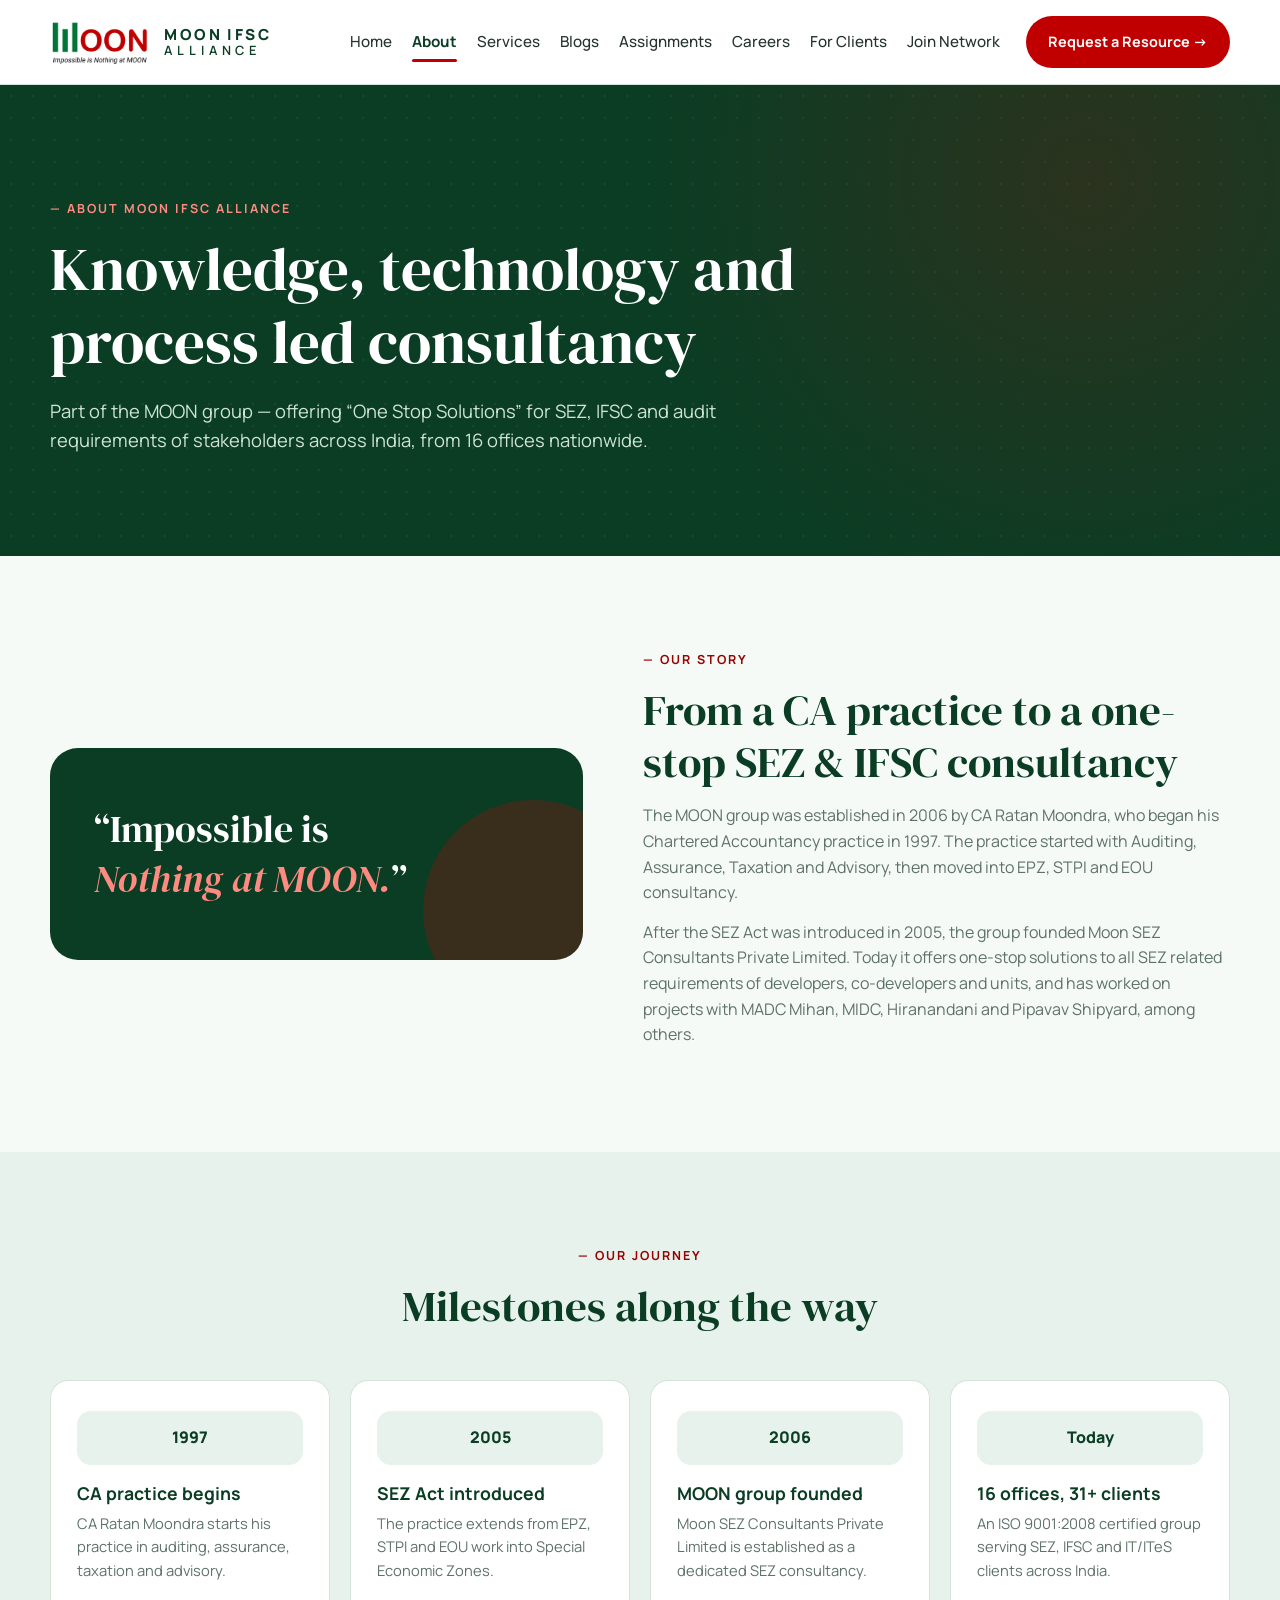
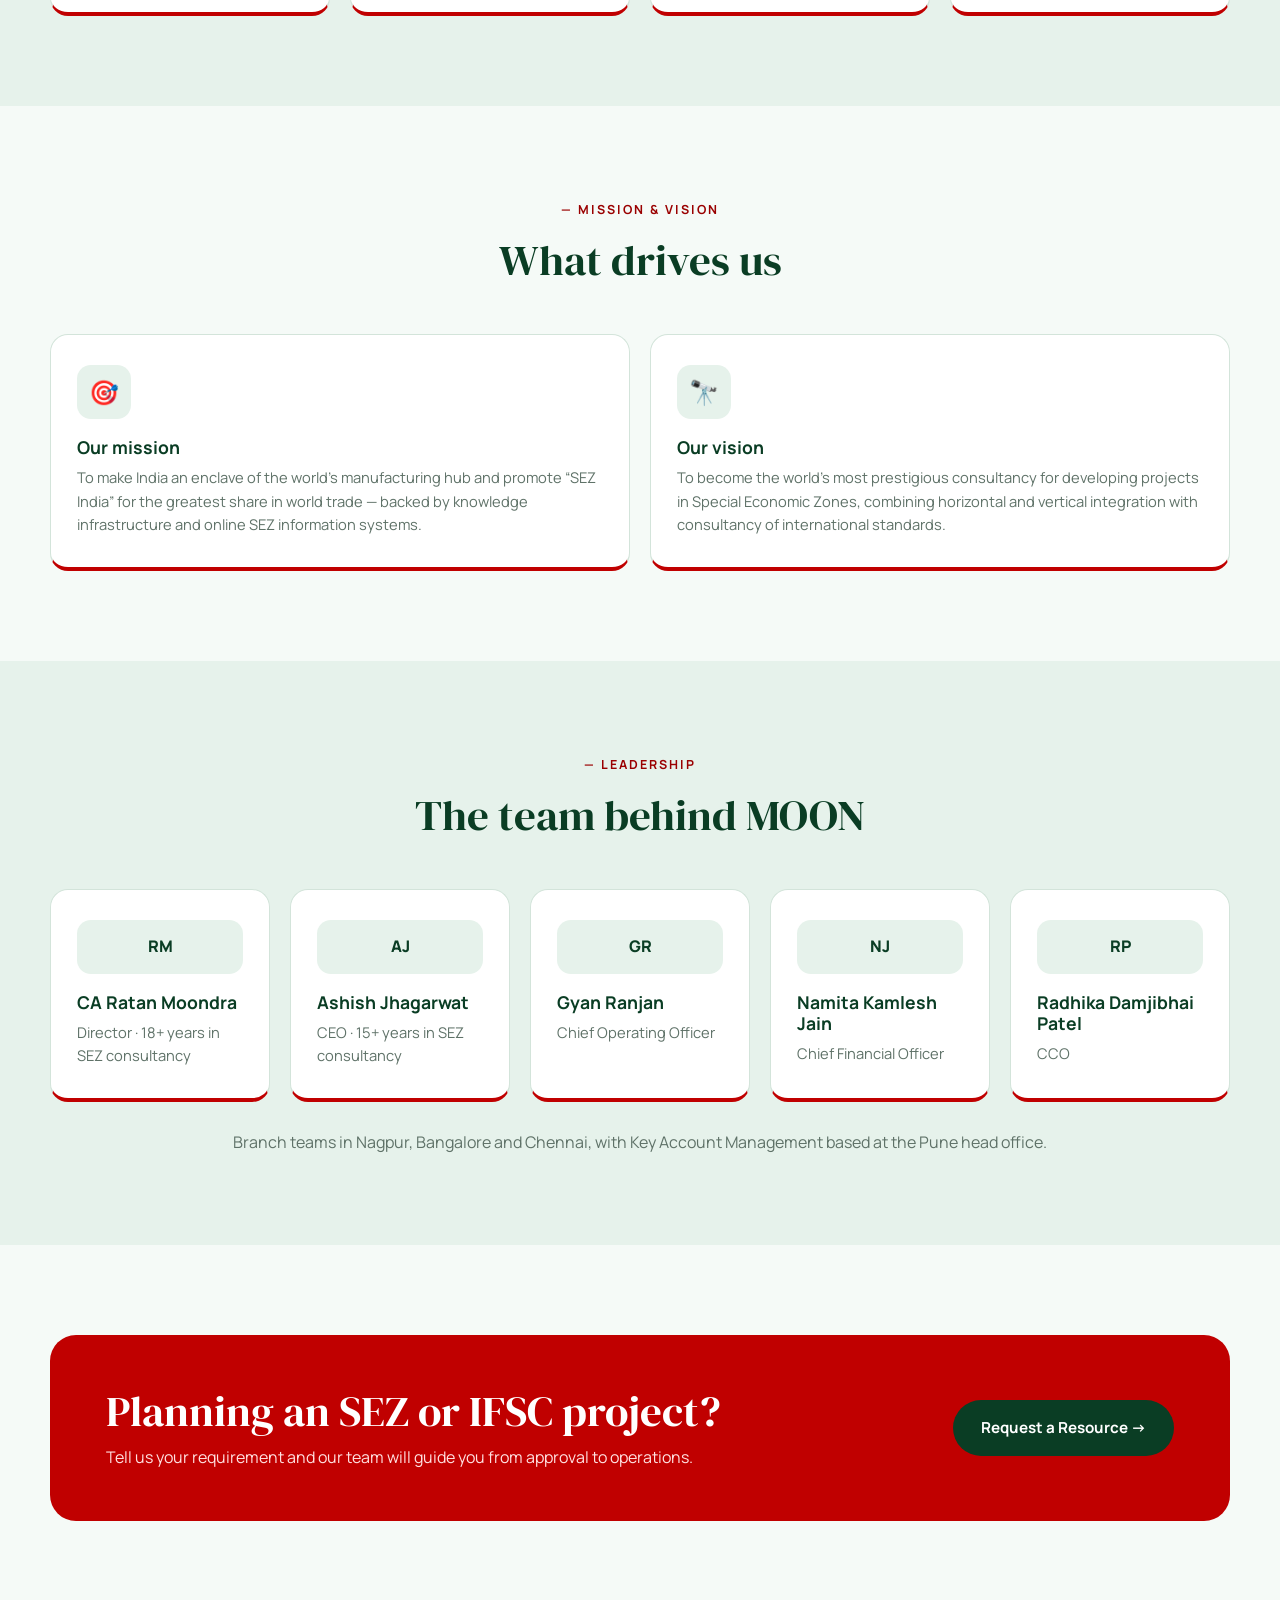
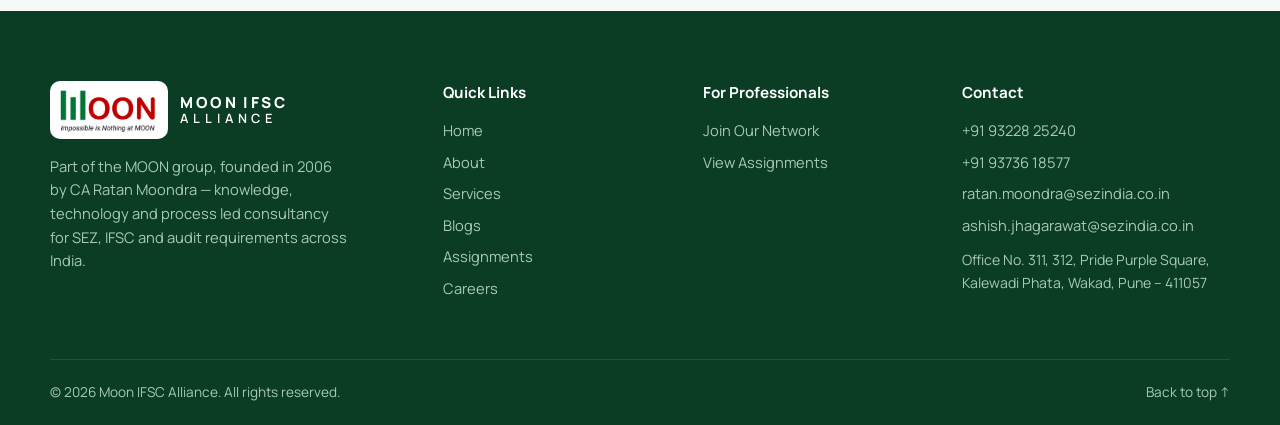
==== about.html @ a4844cfc "Add files via upload" ====
<!DOCTYPE html>
<html lang="en">
<head>
  <meta charset="UTF-8" />
  <meta name="viewport" content="width=device-width, initial-scale=1.0" />
  <title>About | Moon IFSC Alliance</title>
  <link rel="preconnect" href="https://fonts.googleapis.com" />
  <link rel="preconnect" href="https://fonts.gstatic.com" crossorigin />
  <link href="https://fonts.googleapis.com/css2?family=DM+Serif+Display&family=Manrope:wght@400;500;600;700;800&display=swap" rel="stylesheet" />
  <link rel="stylesheet" href="css/common.css" />
  <link rel="stylesheet" href="css/about.css" />
</head>
<body>

  <!-- ===== Header ===== -->
  <header class="header">
    <div class="container nav">
      <a href="index.html" class="logo">
        <img class="logo-img" src="images/moon-logo.png" alt="MOON logo" />
        <span class="logo-text"><b>MOON IFSC</b><small>ALLIANCE</small></span>
      </a>
      <input type="checkbox" id="menu-toggle" class="menu-toggle" />
      <label for="menu-toggle" class="burger" aria-label="Open menu"><span></span><span></span><span></span></label>
      <nav class="nav-links">
        <a href="index.html">Home</a>
        <a href="about.html" class="active">About</a>
        <a href="services.html">Services</a>
        <a href="blogs.html">Blogs</a>
        <a href="assignments.html">Assignments</a>
        <a href="careers.html">Careers</a>
        <a href="for-clients.html">For Clients</a>
        <a href="join-network.html">Join Network</a>
        <a href="for-clients.html" class="btn btn-accent btn-sm nav-cta">Request a Resource &rarr;</a>
      </nav>
    </div>
  </header>

  <!-- ===== Banner ===== -->
  <section class="page-hero">
    <div class="container">
      <span class="eyebrow light">About Moon IFSC Alliance</span>
      <h1>Knowledge, technology and process led consultancy</h1>
      <p>Part of the MOON group &mdash; offering &ldquo;One Stop Solutions&rdquo; for SEZ, IFSC and audit requirements of stakeholders across India, from 16 offices nationwide.</p>
    </div>
  </section>

  <!-- ===== Intro ===== -->
  <section class="section">
    <div class="container about-intro">
      <div class="quote-block">
        <p>&ldquo;Impossible is<br /><em>Nothing at MOON.</em>&rdquo;</p>
      </div>
      <div class="intro-copy">
        <span class="eyebrow">Our story</span>
        <h2>From a CA practice to a one-stop SEZ &amp; IFSC consultancy</h2>
        <p>The MOON group was established in 2006 by CA Ratan Moondra, who began his Chartered Accountancy practice in 1997. The practice started with Auditing, Assurance, Taxation and Advisory, then moved into EPZ, STPI and EOU consultancy.</p>
        <p>After the SEZ Act was introduced in 2005, the group founded Moon SEZ Consultants Private Limited. Today it offers one-stop solutions to all SEZ related requirements of developers, co-developers and units, and has worked on projects with MADC Mihan, MIDC, Hiranandani and Pipavav Shipyard, among others.</p>
      </div>
    </div>
  </section>

  <!-- ===== Journey ===== -->
  <section class="section section-soft">
    <div class="container">
      <div class="section-head center">
        <span class="eyebrow">Our journey</span>
        <h2>Milestones along the way</h2>
      </div>
      <div class="highlight-grid">
        <div class="highlight"><span class="h-icon">1997</span><h3>CA practice begins</h3><p>CA Ratan Moondra starts his practice in auditing, assurance, taxation and advisory.</p></div>
        <div class="highlight"><span class="h-icon">2005</span><h3>SEZ Act introduced</h3><p>The practice extends from EPZ, STPI and EOU work into Special Economic Zones.</p></div>
        <div class="highlight"><span class="h-icon">2006</span><h3>MOON group founded</h3><p>Moon SEZ Consultants Private Limited is established as a dedicated SEZ consultancy.</p></div>
        <div class="highlight"><span class="h-icon">Today</span><h3>16 offices, 31+ clients</h3><p>An ISO 9001:2008 certified group serving SEZ, IFSC and IT/ITeS clients across India.</p></div>
      </div>
    </div>
  </section>

  <!-- ===== Mission & Vision ===== -->
  <section class="section">
    <div class="container">
      <div class="section-head center">
        <span class="eyebrow">Mission &amp; vision</span>
        <h2>What drives us</h2>
      </div>
      <div class="mv-grid">
        <div class="highlight"><span class="h-icon">&#127919;</span><h3>Our mission</h3><p>To make India an enclave of the world&rsquo;s manufacturing hub and promote &ldquo;SEZ India&rdquo; for the greatest share in world trade &mdash; backed by knowledge infrastructure and online SEZ information systems.</p></div>
        <div class="highlight"><span class="h-icon">&#128301;</span><h3>Our vision</h3><p>To become the world&rsquo;s most prestigious consultancy for developing projects in Special Economic Zones, combining horizontal and vertical integration with consultancy of international standards.</p></div>
      </div>
    </div>
  </section>

  <!-- ===== Leadership ===== -->
  <section class="section section-soft">
    <div class="container">
      <div class="section-head center">
        <span class="eyebrow">Leadership</span>
        <h2>The team behind MOON</h2>
      </div>
      <div class="team-grid">
        <div class="highlight"><span class="h-icon">RM</span><h3>CA Ratan Moondra</h3><p>Director &middot; 18+ years in SEZ consultancy</p></div>
        <div class="highlight"><span class="h-icon">AJ</span><h3>Ashish Jhagarwat</h3><p>CEO &middot; 15+ years in SEZ consultancy</p></div>
        <div class="highlight"><span class="h-icon">GR</span><h3>Gyan Ranjan</h3><p>Chief Operating Officer</p></div>
        <div class="highlight"><span class="h-icon">NJ</span><h3>Namita Kamlesh Jain</h3><p>Chief Financial Officer</p></div>
        <div class="highlight"><span class="h-icon">RP</span><h3>Radhika Damjibhai Patel</h3><p>CCO</p></div>
      </div>
      <p class="team-note">Branch teams in Nagpur, Bangalore and Chennai, with Key Account Management based at the Pune head office.</p>
    </div>
  </section>

  <!-- ===== CTA ===== -->
  <section class="section">
    <div class="container">
      <div class="cta-band">
        <div>
          <h2>Planning an SEZ or IFSC project?</h2>
          <p>Tell us your requirement and our team will guide you from approval to operations.</p>
        </div>
        <a href="for-clients.html" class="btn btn-dark">Request a Resource &rarr;</a>
      </div>
    </div>
  </section>

  <!-- ===== Footer ===== -->
  <footer class="footer">
    <div class="container footer-grid">
      <div>
        <a href="index.html" class="logo light"><img class="logo-img" src="images/moon-logo.png" alt="MOON logo" /><span class="logo-text"><b>MOON IFSC</b><small>ALLIANCE</small></span></a>
        <p>Part of the MOON group, founded in 2006 by CA Ratan Moondra &mdash; knowledge, technology and process led consultancy for SEZ, IFSC and audit requirements across India.</p>
      </div>
      <div>
        <h4>Quick Links</h4>
        <a href="index.html">Home</a><a href="about.html">About</a><a href="services.html">Services</a>
        <a href="blogs.html">Blogs</a><a href="assignments.html">Assignments</a><a href="careers.html">Careers</a>
      </div>
      <div>
        <h4>For Professionals</h4>
        <a href="join-network.html">Join Our Network</a><a href="assignments.html">View Assignments</a>
      </div>
      <div>
        <h4>Contact</h4>
        <a href="tel:+919322825240">+91 93228 25240</a>
        <a href="tel:+919373618577">+91 93736 18577</a>
        <a href="mailto:ratan.moondra@sezindia.co.in">ratan.moondra@sezindia.co.in</a>
        <a href="mailto:ashish.jhagarawat@sezindia.co.in">ashish.jhagarawat@sezindia.co.in</a>
        <p class="footer-addr">Office No. 311, 312, Pride Purple Square, Kalewadi Phata, Wakad, Pune &ndash; 411057</p>
      </div>
    </div>
    <div class="container footer-bottom">
      <span>&copy; 2026 Moon IFSC Alliance. All rights reserved.</span>
      <a href="#">Back to top &uarr;</a>
    </div>
  </footer>

</body>
</html>
---- css/common.css ----
/* =====================================================
   COMMON STYLES — used by every page
   (theme, header, footer, buttons, page banner, forms)
   ===================================================== */
:root {
  --ink: #0a3d24;          /* deep MOON green */
  --ink-2: #0f5534;
  --cream: #f5faf7;
  --soft: #e6f2eb;
  --white: #ffffff;
  --accent: #c00000;       /* MOON red */
  --accent-dark: #9a0000;
  --accent-light: #ff8a80; /* red for use on dark green */
  --brand-green: #017537;  /* MOON green */
  --text: #24332b;
  --muted: #5f7268;
  --line: #d3e4da;
  --radius: 18px;
  --shadow: 0 18px 40px -18px rgba(10, 61, 36, .35);
}

* { margin: 0; padding: 0; box-sizing: border-box; }
html { scroll-behavior: smooth; }
body {
  font-family: "Manrope", system-ui, sans-serif;
  color: var(--text);
  background: var(--cream);
  line-height: 1.6;
}
a { color: inherit; text-decoration: none; }
h1, h2, h3 { color: var(--ink); line-height: 1.2; }
h1, h2 { font-family: "DM Serif Display", Georgia, serif; font-weight: 400; }
h2 { font-size: clamp(1.9rem, 3.5vw, 2.7rem); }
h3 { font-size: 1.1rem; font-weight: 700; }

.container { width: min(1180px, 100% - 32px); margin-inline: auto; }
.section { padding: 90px 0; }
.section-soft { background: var(--soft); }

/* ---------- Shared bits ---------- */
.eyebrow {
  display: inline-block;
  font-size: .78rem; font-weight: 700;
  letter-spacing: .16em; text-transform: uppercase;
  color: var(--accent-dark);
  margin-bottom: 14px;
}
.eyebrow::before { content: "— "; }
.eyebrow.light { color: var(--accent-light); }

.btn {
  display: inline-flex; align-items: center; justify-content: center; gap: 8px;
  padding: 14px 26px; border-radius: 999px;
  font-family: inherit; font-weight: 700; font-size: .95rem;
  border: 2px solid transparent; cursor: pointer;
  transition: transform .2s, background .2s, color .2s;
}
.btn:hover { transform: translateY(-2px); }
.btn-sm { padding: 10px 20px; font-size: .9rem; }
.btn-accent { background: var(--accent); color: var(--white); }
.btn-accent:hover { background: var(--accent-dark); }
.btn-ghost { border-color: var(--ink); color: var(--ink); }
.btn-ghost:hover { background: var(--ink); color: var(--white); }
.btn-outline-light { border-color: rgba(255,255,255,.5); color: var(--white); }
.btn-outline-light:hover { background: var(--white); color: var(--ink); }
.btn-dark { background: var(--ink); color: var(--white); }
.btn-block { width: 100%; }

.link-arrow { font-weight: 700; color: var(--ink); border-bottom: 2px solid var(--accent); padding-bottom: 2px; }
.link-arrow.light { color: var(--white); }

.section-head { margin-bottom: 48px; }
.section-head.center { text-align: center; max-width: 720px; margin-inline: auto; }
.section-head.split { display: flex; justify-content: space-between; align-items: flex-end; gap: 32px; }
.section-head.split h2 { max-width: 560px; }
.section-head.split > p { max-width: 400px; color: var(--muted); }

/* ---------- Header ---------- */
.header {
  position: sticky; top: 0; z-index: 50;
  background: rgba(255, 255, 255, .95);
  backdrop-filter: blur(10px);
  border-bottom: 1px solid var(--line);
}
.nav { display: flex; align-items: center; justify-content: space-between; height: 84px; gap: 20px; }
.logo { display: flex; align-items: center; gap: 12px; flex-shrink: 0; }
.logo-mark {
  width: 50px; height: 50px; border-radius: 14px 14px 14px 3px;
  background: var(--ink); color: var(--accent-light);
  display: grid; place-items: center; font-weight: 800; font-size: 1.05rem;
}
.logo-text { display: flex; flex-direction: column; line-height: 1.15; color: var(--ink); }
.logo-text b { font-size: .95rem; letter-spacing: .16em; font-weight: 800; }
.logo-text small { font-size: .8rem; letter-spacing: .38em; font-weight: 600; }
.logo.light .logo-text { color: var(--white); }
.logo.light .logo-mark { background: var(--accent); color: var(--white); }
.logo-img { height: 50px; width: auto; display: block; }
.logo.light .logo-img { background: var(--white); border-radius: 10px; padding: 4px 8px; box-sizing: content-box; }

.nav-links { display: flex; align-items: center; gap: 20px; font-weight: 500; font-size: .95rem; }
.nav-links a { white-space: nowrap; }
.nav-links a:not(.btn) { color: var(--text); position: relative; padding: 4px 0; }
.nav-links a:not(.btn):hover { color: var(--accent-dark); }
.nav-links a.active { color: var(--ink); font-weight: 700; }
.nav-links a.active::after {
  content: ""; position: absolute; left: 0; right: 0; bottom: -4px;
  height: 3px; border-radius: 3px; background: var(--accent);
}
.nav-cta { margin-left: 6px; padding: 12px 20px; }
.menu-toggle, .burger { display: none; }

/* ---------- Inner page banner ---------- */
.page-hero {
  background: var(--ink);
  background-image:
    radial-gradient(circle at 85% 20%, rgba(192, 0, 0, .18), transparent 40%),
    radial-gradient(rgba(255, 255, 255, .06) 1.2px, transparent 1.2px);
  background-size: auto, 22px 22px;
  padding: 110px 0 100px;
  color: #cfe3d7;
}
.page-hero h1 { color: var(--white); font-size: clamp(2.3rem, 5vw, 3.8rem); max-width: 900px; margin-bottom: 18px; }
.page-hero p { font-size: 1.15rem; max-width: 700px; }

/* ---------- Forms (For Clients / Join Network / Home) ---------- */
.form-wrap { display: grid; grid-template-columns: .8fr 1.2fr; gap: 56px; align-items: start; }
.form-intro h2 { margin-bottom: 14px; }
.form-intro p { color: var(--muted); }
.contact-mini {
  margin-top: 30px; padding: 20px; border-left: 4px solid var(--accent);
  background: var(--white); border-radius: 0 12px 12px 0;
}
.contact-mini b { display: block; color: var(--ink); }
.contact-mini a { color: var(--accent-dark); font-weight: 700; word-break: break-all; }

.form {
  background: var(--white); border-radius: var(--radius); padding: 36px;
  border: 1px solid var(--line); box-shadow: var(--shadow);
  display: grid; grid-template-columns: 1fr 1fr; gap: 20px 24px;
}
.field { display: flex; flex-direction: column; gap: 8px; }
.field.full { grid-column: 1 / -1; }
.field label { font-size: .95rem; font-weight: 600; color: var(--ink); }
.field label .req { color: #c0392b; }
.field input, .field select, .field textarea {
  font: inherit; padding: 13px 16px; border: 1.5px solid var(--line);
  border-radius: 10px; background: var(--cream); color: var(--text); width: 100%;
}
.field input[type="file"] { padding: 10px; background: var(--white); border-style: dashed; cursor: pointer; }
.field input:focus, .field select:focus, .field textarea:focus {
  outline: none; border-color: var(--accent); background: var(--white);
  box-shadow: 0 0 0 4px rgba(192, 0, 0, .15);
}
.form-note { text-align: center; margin-top: 12px; color: #2f9b64; font-weight: 700; }

/* ---------- Empty state (assignments / careers) ---------- */
.empty-state {
  text-align: center; padding: 60px 24px; background: var(--white);
  border: 2px dashed var(--line); border-radius: var(--radius);
}
.empty-state .icon {
  width: 70px; height: 70px; margin: 0 auto 18px; border-radius: 50%;
  display: grid; place-items: center; background: var(--soft); font-size: 1.8rem;
}
.empty-state h3 { margin-bottom: 8px; }
.empty-state p { color: var(--muted); margin-bottom: 22px; }

/* ---------- CTA band ---------- */
.cta-band {
  background: var(--accent); border-radius: 26px; padding: 50px 56px;
  display: flex; justify-content: space-between; align-items: center; gap: 30px;
}
.cta-band h2 { max-width: 620px; color: var(--white); }
.cta-band p { color: #ffe1e1; margin-top: 8px; }

/* ---------- Footer ---------- */
.footer { background: var(--ink); color: #a9c9b7; padding: 70px 0 0; }
.footer-grid { display: grid; grid-template-columns: 1.6fr 1fr 1fr 1.2fr; gap: 36px; padding-bottom: 50px; }
.footer-grid p { margin-top: 16px; max-width: 300px; font-size: .92rem; }
.footer h4 { color: var(--white); margin-bottom: 14px; font-size: .95rem; }
.footer-grid a:not(.logo) { display: block; margin-bottom: 8px; font-size: .92rem; word-break: break-all; }
.footer-grid a:not(.logo):hover { color: var(--accent-light); }
.footer-grid .footer-addr { margin-top: 12px; font-size: .88rem; line-height: 1.6; }
.footer-bottom {
  display: flex; justify-content: space-between; gap: 10px;
  border-top: 1px solid rgba(255, 255, 255, .1); padding: 22px 0; font-size: .85rem;
}

/* ---------- Responsive ---------- */
@media (max-width: 1180px) {
  .burger { display: flex; flex-direction: column; gap: 5px; cursor: pointer; padding: 8px; }
  .burger span { width: 26px; height: 2px; background: var(--ink); border-radius: 2px; }
  .nav-links {
    position: absolute; top: 84px; left: 0; right: 0;
    flex-direction: column; align-items: stretch; gap: 0;
    background: var(--white); border-bottom: 1px solid var(--line);
    max-height: 0; overflow: hidden; transition: max-height .35s;
  }
  .nav-links a:not(.btn) { padding: 14px 16px; border-top: 1px solid var(--line); }
  .nav-links a.active::after { display: none; }
  .nav-links a.active { background: var(--soft); }
  .nav-cta { margin: 14px 16px; }
  .menu-toggle:checked ~ .nav-links { max-height: 640px; }
}

@media (max-width: 900px) {
  .form-wrap { grid-template-columns: 1fr; gap: 36px; }
  .footer-grid { grid-template-columns: 1fr 1fr; }
  .cta-band { flex-direction: column; align-items: flex-start; padding: 36px 28px; }
}

@media (max-width: 640px) {
  .section { padding: 64px 0; }
  .page-hero { padding: 72px 0 64px; }
  .section-head.split { flex-direction: column; align-items: flex-start; }
  .form { grid-template-columns: 1fr; padding: 24px; }
  .footer-grid { grid-template-columns: 1fr; }
  .footer-bottom { flex-direction: column; text-align: center; }
  .logo-mark { width: 44px; height: 44px; }
  .logo-img { height: 46px; }
}
---- css/about.css ----
/* =====================================================
   ABOUT PAGE STYLES (about.html)
   ===================================================== */

/* ---------- Intro ---------- */
.about-intro { display: grid; grid-template-columns: 1fr 1.1fr; gap: 60px; align-items: center; }
.quote-block {
  background: var(--ink); border-radius: 28px; padding: 56px 44px; position: relative; overflow: hidden;
}
.quote-block::after {
  content: ""; position: absolute; width: 220px; height: 220px; right: -60px; bottom: -60px;
  border-radius: 50%; background: var(--accent); opacity: .25;
}
.quote-block p {
  font-family: "DM Serif Display", serif; font-size: clamp(1.7rem, 3vw, 2.4rem);
  color: var(--white); line-height: 1.3; position: relative; z-index: 1;
}
.quote-block em { color: var(--accent-light); }
.intro-copy h2 { margin-bottom: 16px; }
.intro-copy p { color: var(--muted); margin-bottom: 14px; }

/* ---------- Highlights ---------- */
.highlight-grid { display: grid; grid-template-columns: repeat(4, 1fr); gap: 20px; }
.highlight {
  background: var(--white); border-radius: var(--radius); padding: 30px 26px;
  border: 1px solid var(--line); border-bottom: 4px solid var(--accent);
  transition: transform .25s, box-shadow .25s;
}
.highlight:hover { transform: translateY(-5px); box-shadow: var(--shadow); }
.h-icon {
  width: 54px; height: 54px; border-radius: 14px; display: grid; place-items: center;
  background: var(--soft); font-size: 1.5rem; margin-bottom: 18px;
}
.highlight h3 { margin-bottom: 8px; }
.highlight p { color: var(--muted); font-size: .92rem; }
.highlight-grid .h-icon, .team-grid .h-icon { width: auto; min-width: 54px; padding: 0 10px; font-size: 1rem; font-weight: 800; color: var(--ink); }

/* ---------- Mission / Leadership ---------- */
.mv-grid { display: grid; grid-template-columns: repeat(2, 1fr); gap: 20px; }
.team-grid { display: grid; grid-template-columns: repeat(5, 1fr); gap: 20px; }
.team-note { text-align: center; color: var(--muted); margin-top: 28px; }

@media (max-width: 1000px) {
  .about-intro, .mv-grid { grid-template-columns: 1fr; }
  .highlight-grid, .team-grid { grid-template-columns: repeat(2, 1fr); }
}
@media (max-width: 640px) {
  .highlight-grid, .team-grid { grid-template-columns: 1fr; }
  .quote-block { padding: 40px 28px; }
}
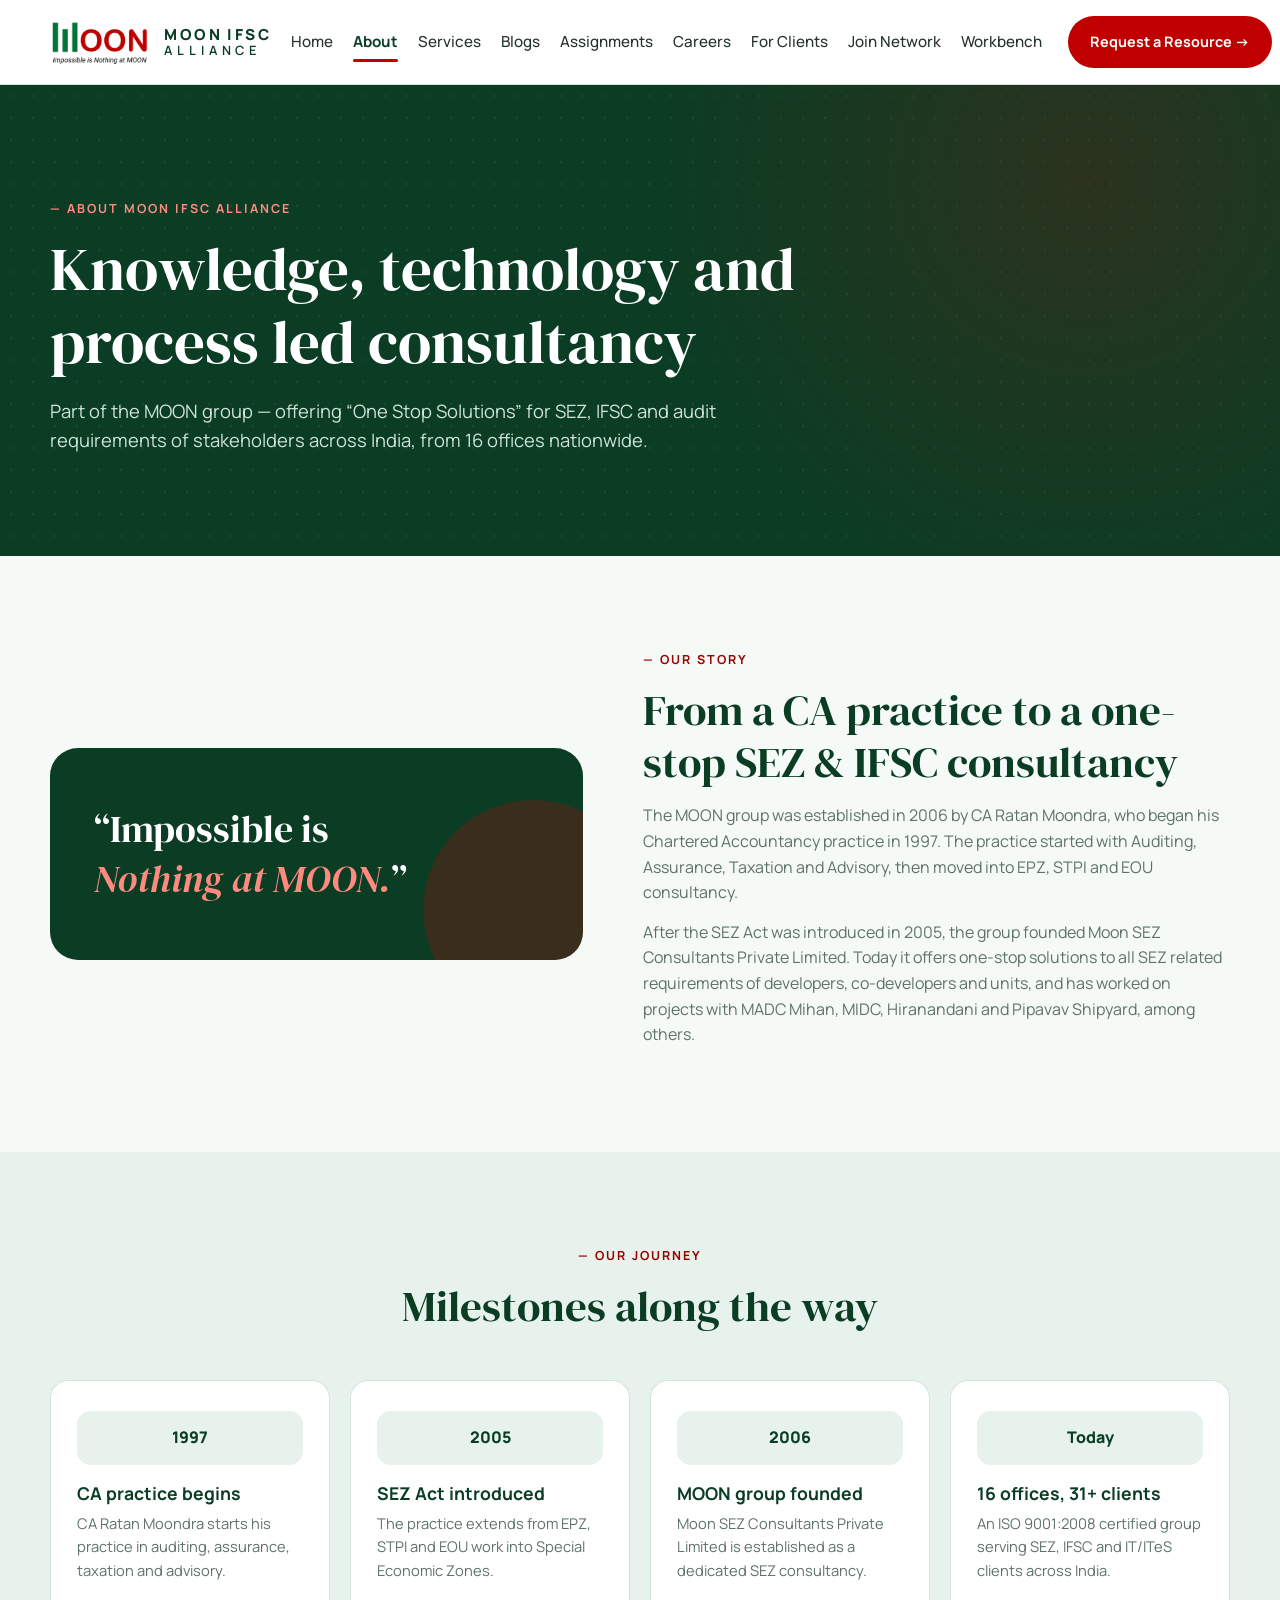
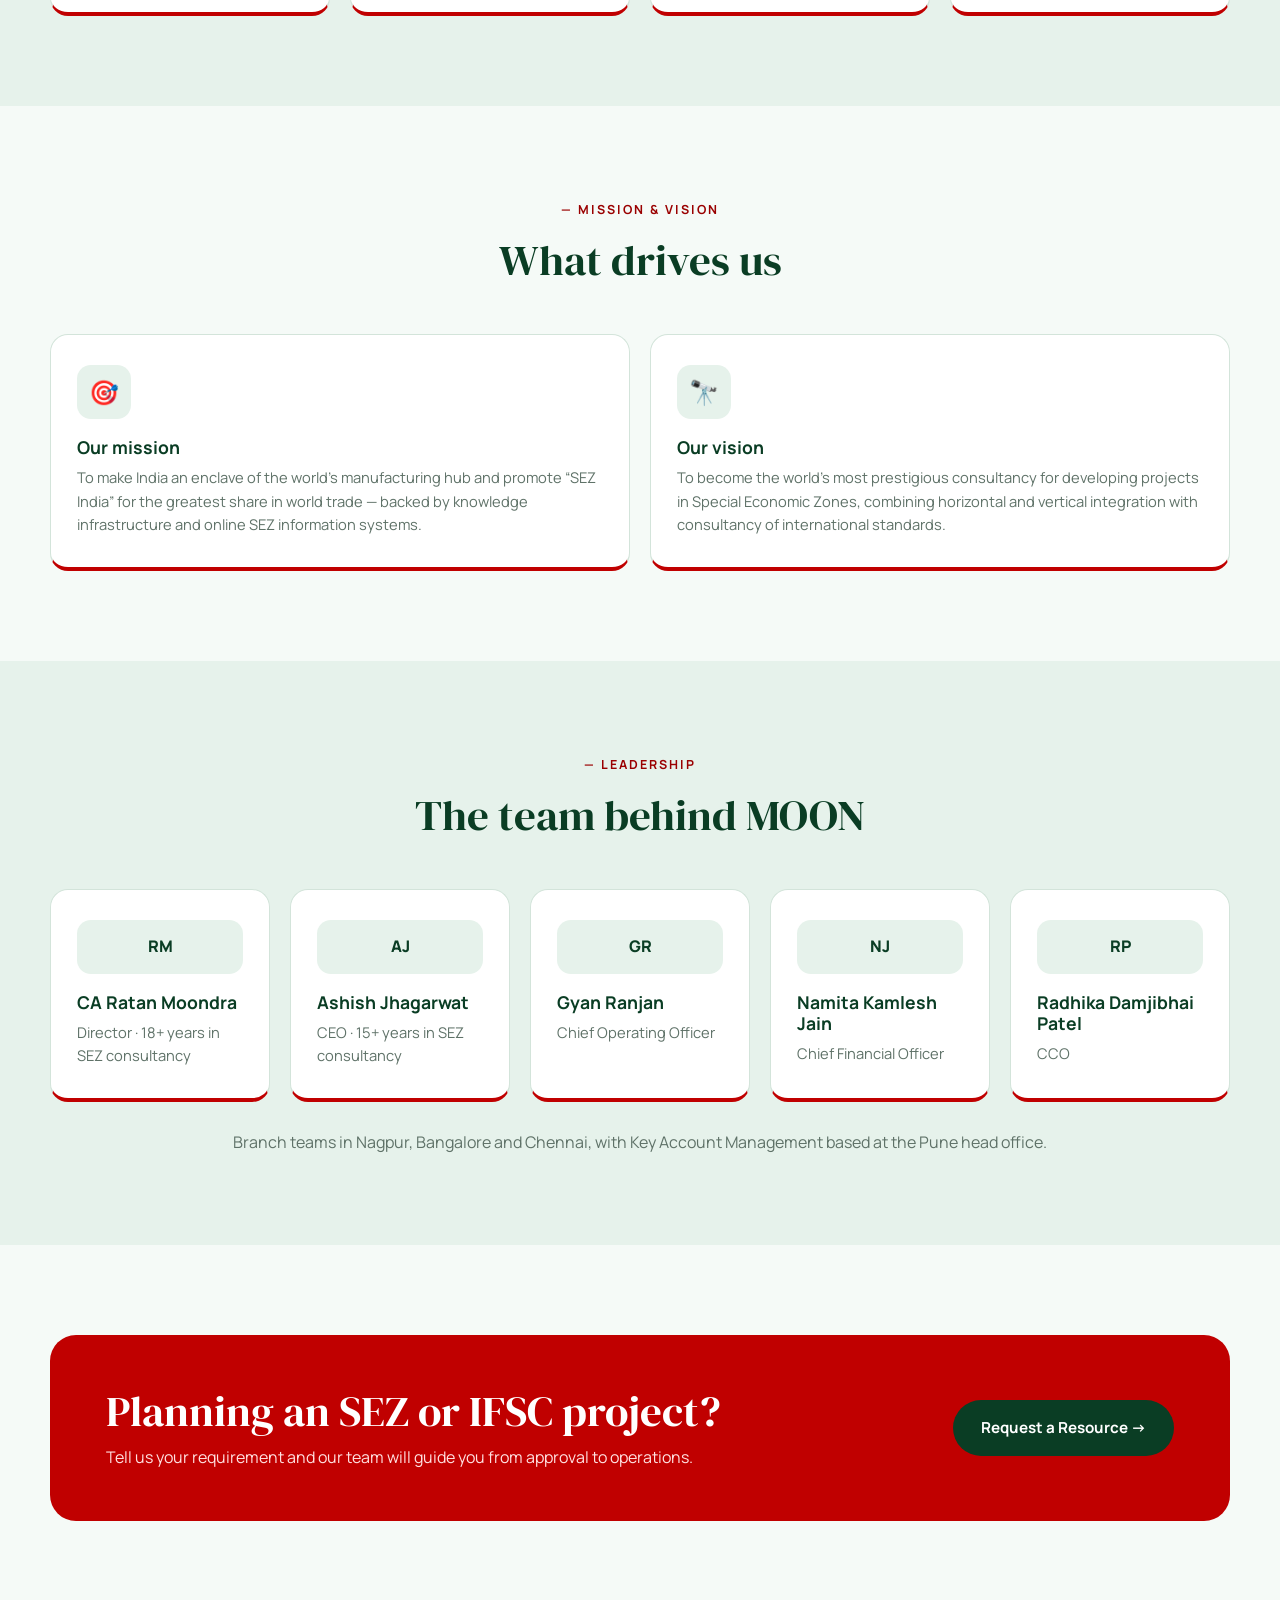
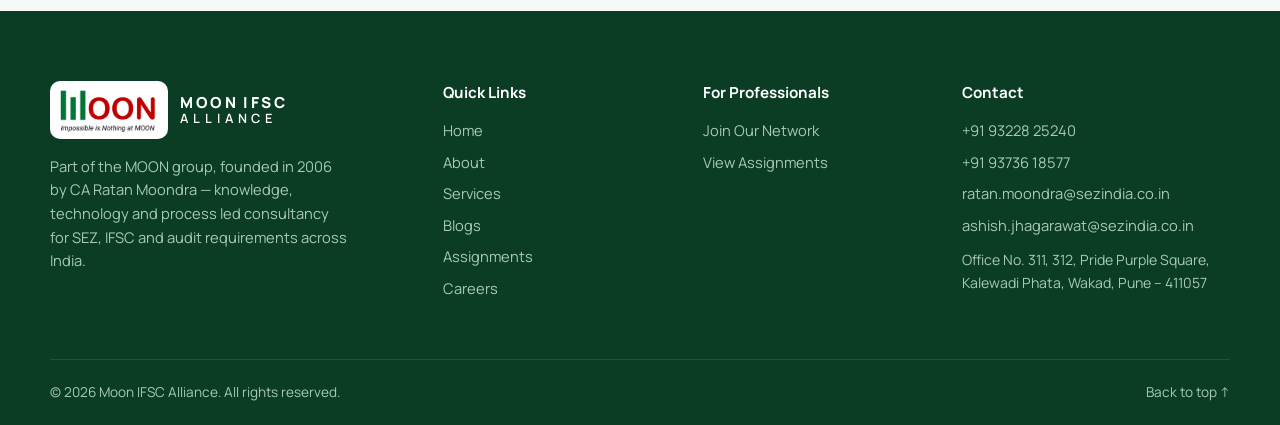
==== commit 1bc63782: "Add files via upload" ====
--- a/about.html
+++ b/about.html
@@ -30,6 +30,7 @@
         <a href="careers.html">Careers</a>
         <a href="for-clients.html">For Clients</a>
         <a href="join-network.html">Join Network</a>
+        <a href="sez-filing-workbench.html">Workbench</a>
         <a href="for-clients.html" class="btn btn-accent btn-sm nav-cta">Request a Resource &rarr;</a>
       </nav>
     </div>
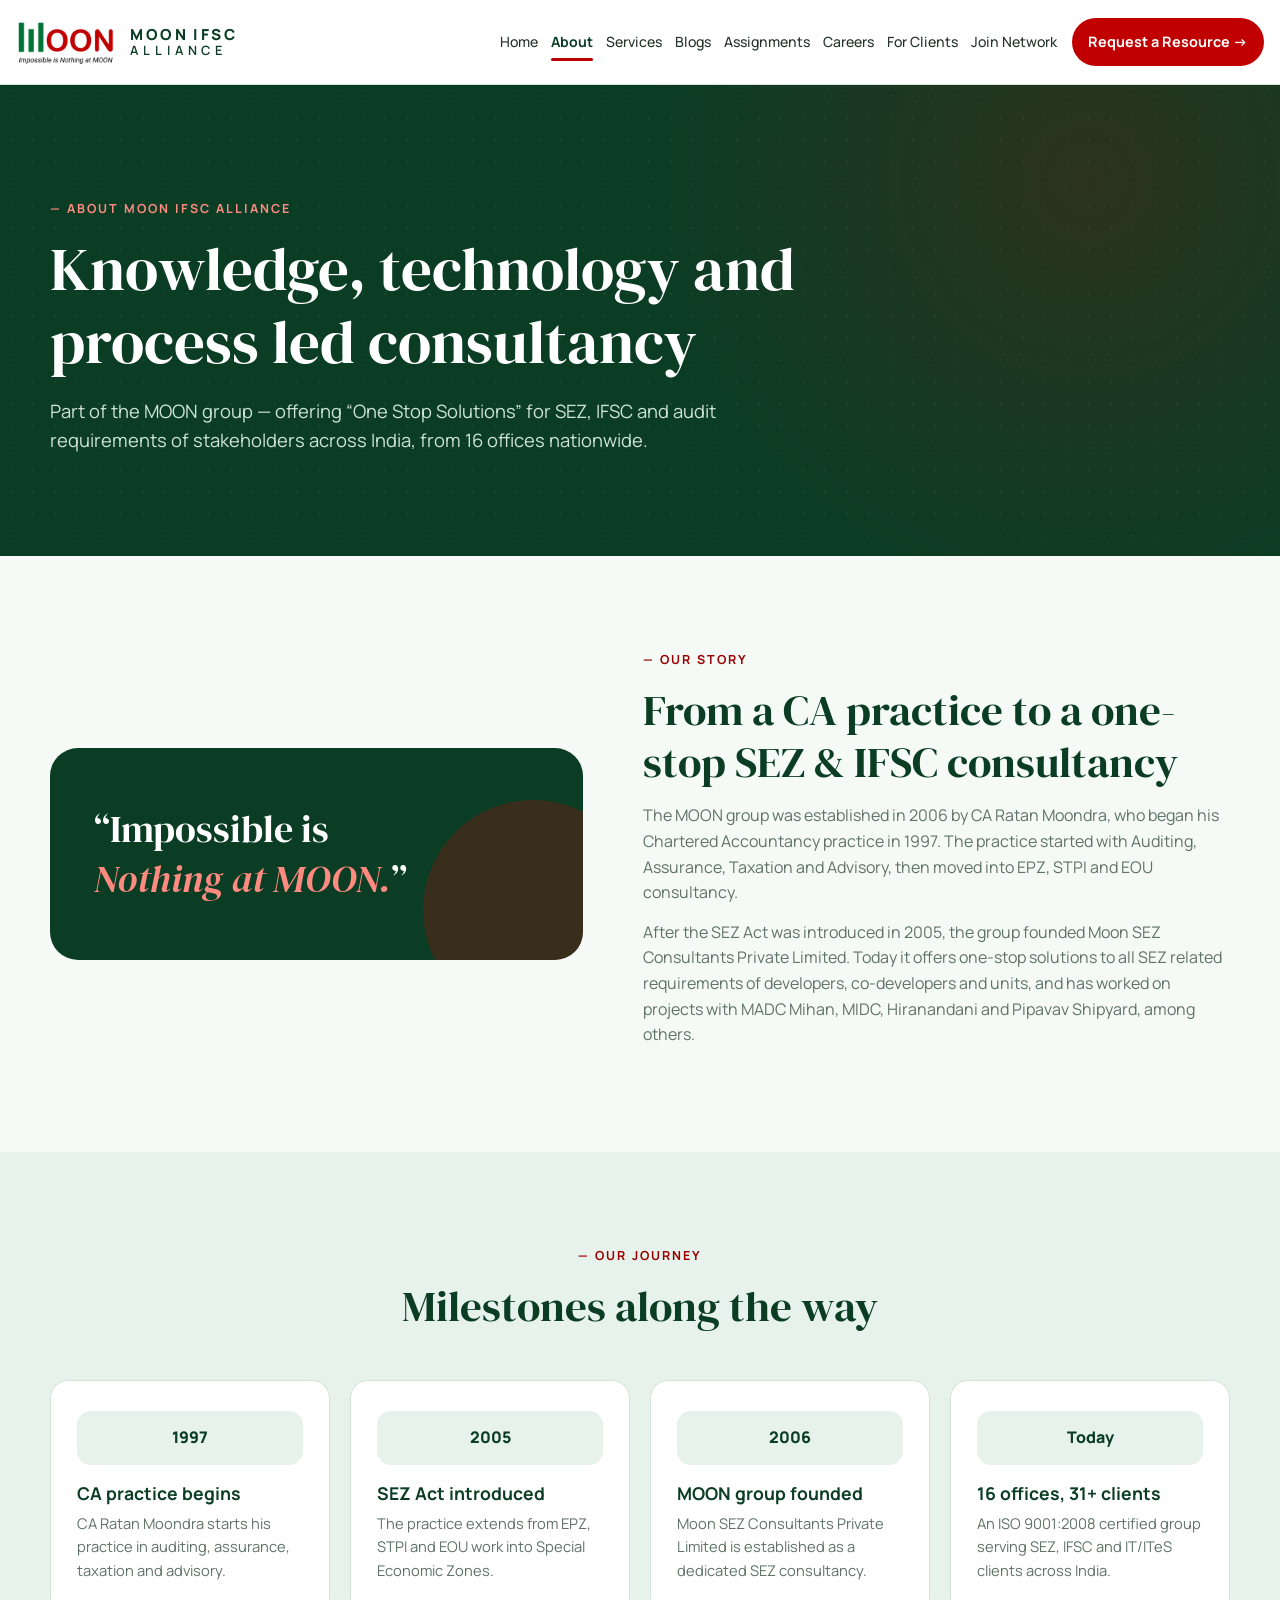
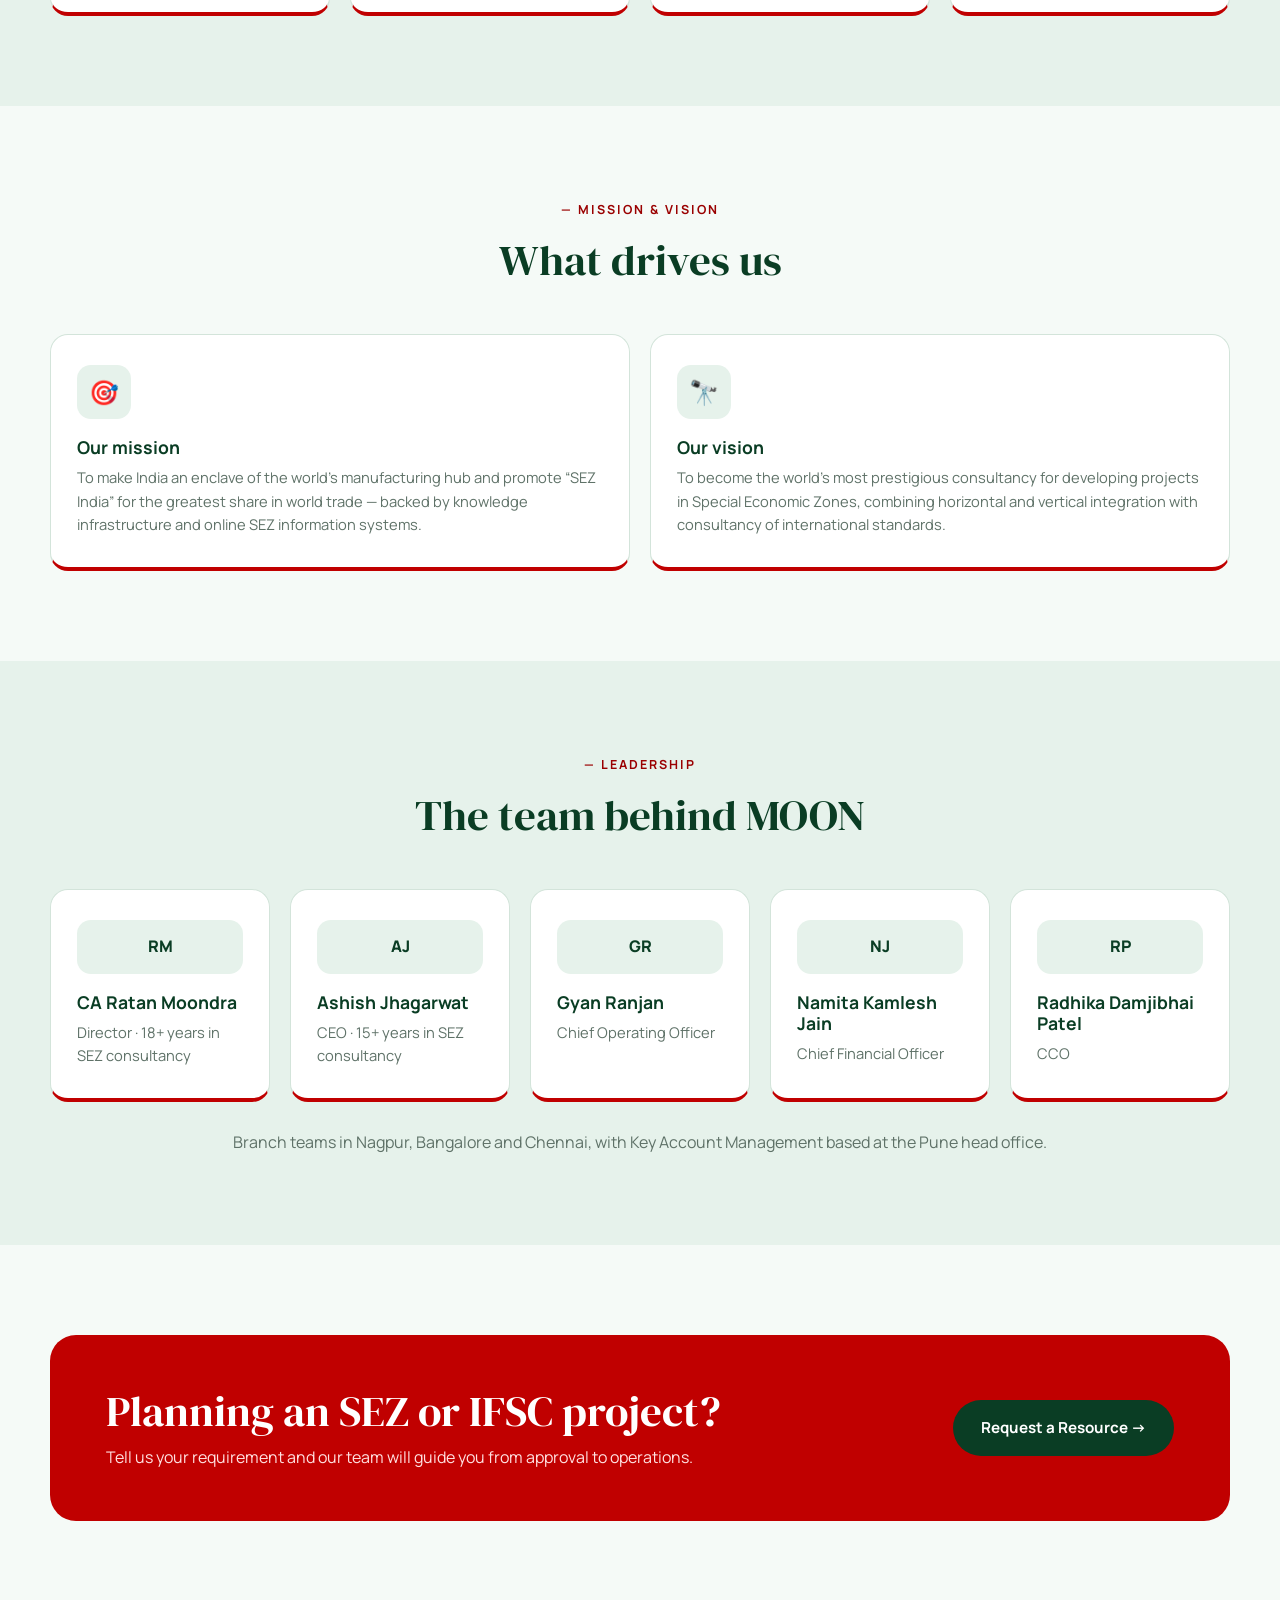
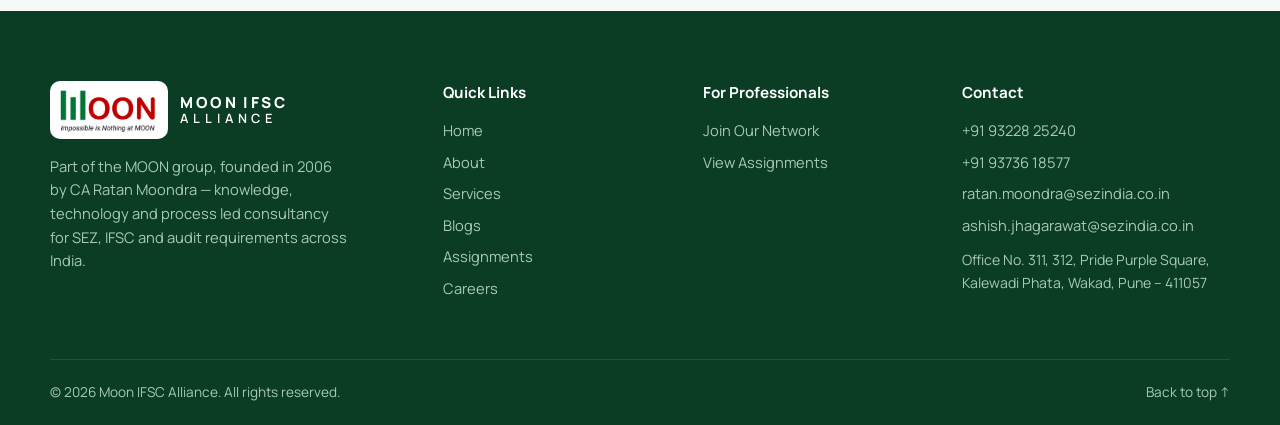
==== commit 73262b03: "Add files via upload" ====
--- a/about.html
+++ b/about.html
@@ -30,7 +30,6 @@
         <a href="careers.html">Careers</a>
         <a href="for-clients.html">For Clients</a>
         <a href="join-network.html">Join Network</a>
-        <a href="sez-filing-workbench.html">Workbench</a>
         <a href="for-clients.html" class="btn btn-accent btn-sm nav-cta">Request a Resource &rarr;</a>
       </nav>
     </div>
--- a/css/common.css
+++ b/css/common.css
@@ -82,7 +82,7 @@
   backdrop-filter: blur(10px);
   border-bottom: 1px solid var(--line);
 }
-.nav { display: flex; align-items: center; justify-content: space-between; height: 84px; gap: 20px; }
+.nav { display: flex; align-items: center; justify-content: space-between; height: 84px; gap: 20px; width: min(1320px, 100% - 32px); }
 .logo { display: flex; align-items: center; gap: 12px; flex-shrink: 0; }
 .logo-mark {
   width: 50px; height: 50px; border-radius: 14px 14px 14px 3px;
@@ -97,7 +97,7 @@
 .logo-img { height: 50px; width: auto; display: block; }
 .logo.light .logo-img { background: var(--white); border-radius: 10px; padding: 4px 8px; box-sizing: content-box; }
 
-.nav-links { display: flex; align-items: center; gap: 20px; font-weight: 500; font-size: .95rem; }
+.nav-links { display: flex; align-items: center; gap: 18px; font-weight: 500; font-size: .95rem; }
 .nav-links a { white-space: nowrap; }
 .nav-links a:not(.btn) { color: var(--text); position: relative; padding: 4px 0; }
 .nav-links a:not(.btn):hover { color: var(--accent-dark); }
@@ -187,6 +187,12 @@
 }
 
 /* ---------- Responsive ---------- */
+@media (min-width: 1181px) and (max-width: 1400px) {
+  .nav { gap: 14px; }
+  .nav-links { gap: 13px; font-size: .88rem; }
+  .nav-cta { margin-left: 2px; padding: 10px 14px; }
+}
+
 @media (max-width: 1180px) {
   .burger { display: flex; flex-direction: column; gap: 5px; cursor: pointer; padding: 8px; }
   .burger span { width: 26px; height: 2px; background: var(--ink); border-radius: 2px; }
